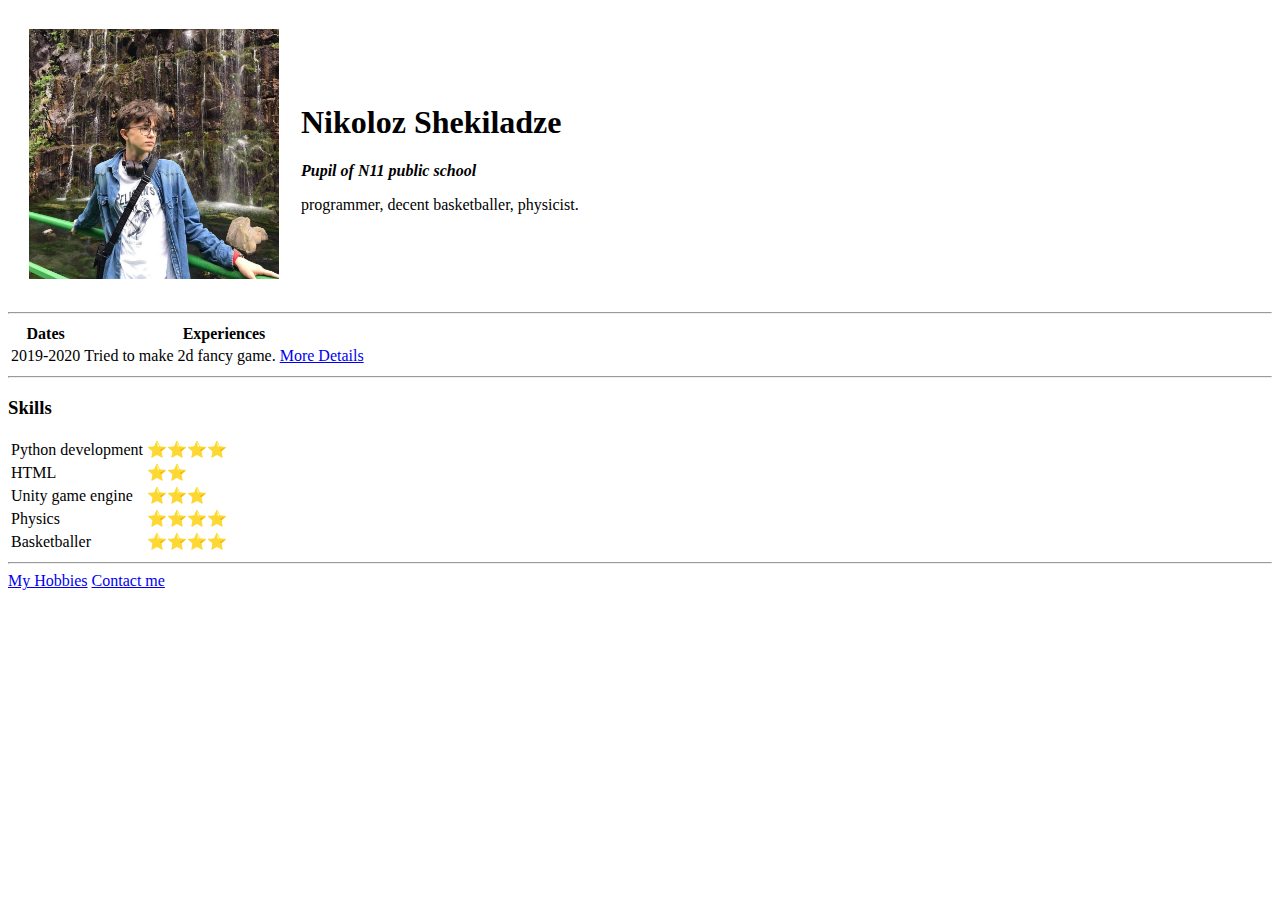
==== index.html @ 216cba15 "Added initial cv website files" ====
<!DOCTYPE html>
<html lang="en" dir="ltr">
  <head>
    <meta charset="utf-8">
    <title>Enrico Pucci's bio</title>
  </head>
  <body>
    <table cellspacing="20">
      <tr>
        <td><img src="images/niko.jpg" alt="Nikolozi's profile picture" width="250" height="250"></td>
        <td><h1>Nikoloz Shekiladze</h1>
            <p><em><strong>Pupil of N11 public school</strong></em></p>
            <p>programmer, decent basketballer, physicist.</p></td>
      </tr>
    </table>
    <hr>
  <table>
    <thead>
      <th>Dates</th>
      <th>Experiences</th>
    </thead>
    <tbody>
      <tr>
        <td>2019-2020</td>
        <td>Tried to make 2d fancy game. <a href="game.html">More Details</a></td>
      </tr>
    </tbody>
  </table>
  <hr>
  <h3>Skills</h3>
  <table>
    <tr>
      <td>Python development</td>
      <td>⭐⭐⭐⭐</td>
    </tr>
    <tr>
      <td>HTML</td>
      <td>⭐⭐</td>
    </tr>
    <tr>
      <td>Unity game engine</td>
      <td>⭐⭐⭐</td>
    </tr>
    <tr>
      <td>Physics</td>
      <td>⭐⭐⭐⭐</td>
    </tr>
    <tr>
      <td>Basketballer</td>
      <td>⭐⭐⭐⭐</td>
    </tr>
  </table>
    <hr>
    <a href="my_hobbies.html">My Hobbies</a>
    <a href="contact.html">Contact me</a>
  </body>
</html>
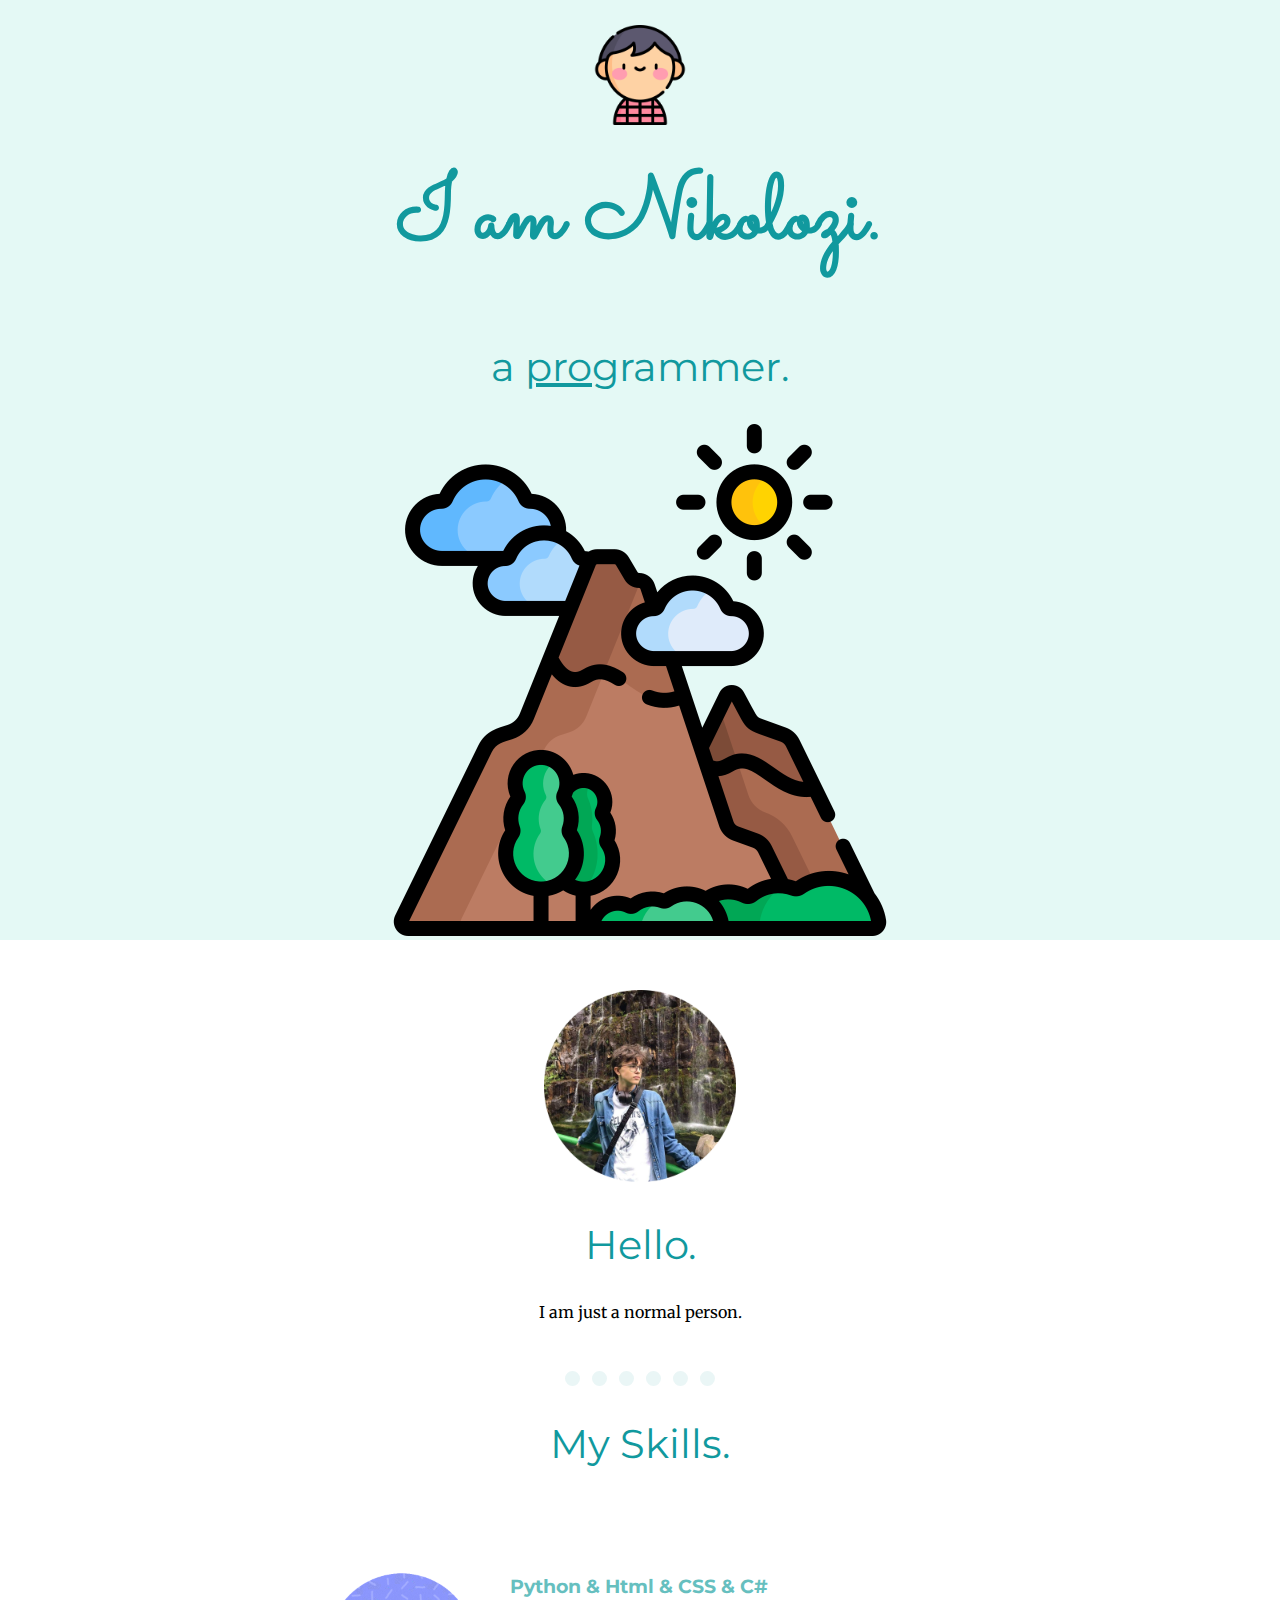
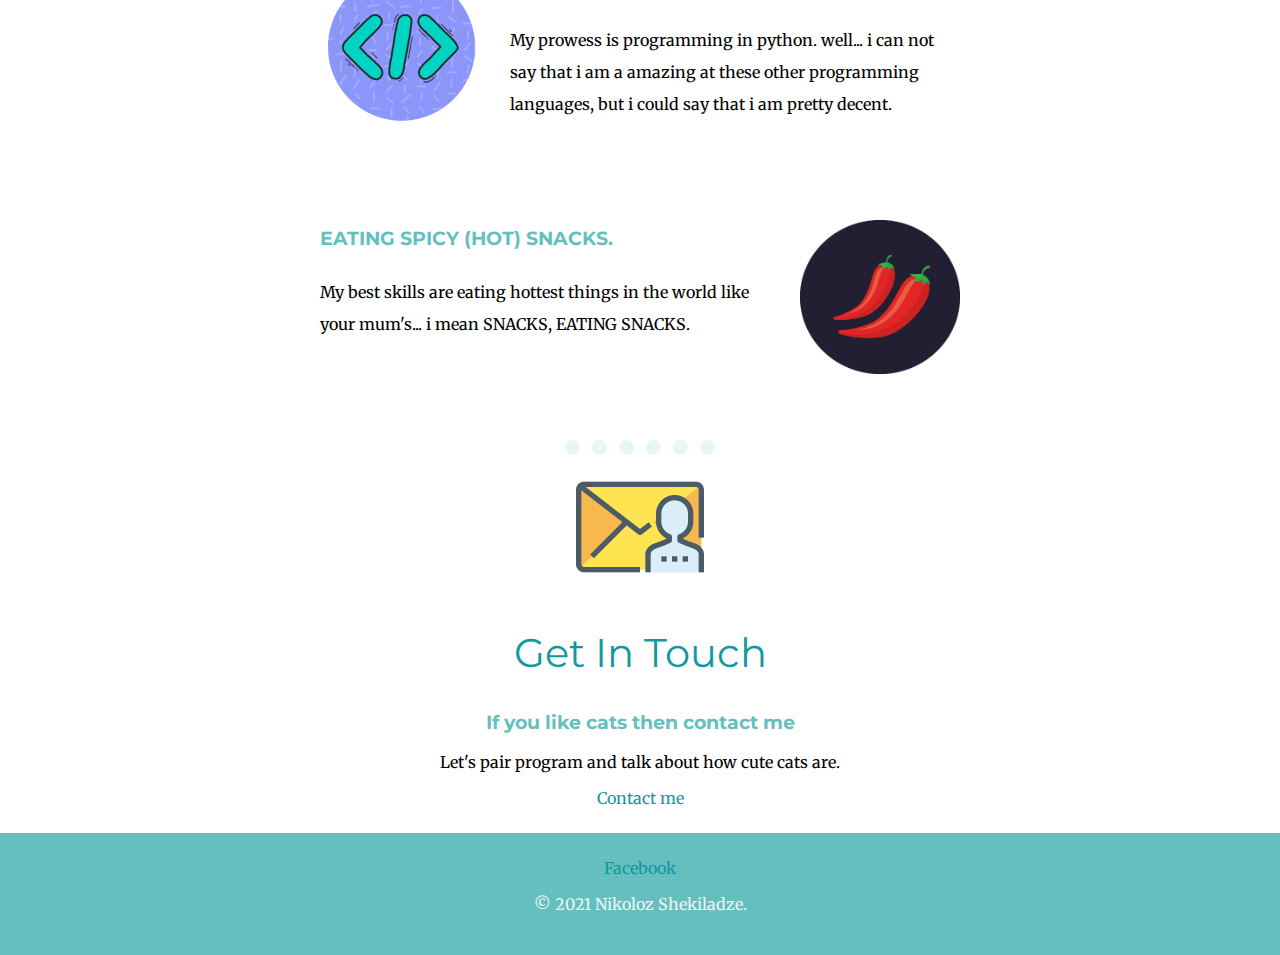
==== commit e042ab57: "Add files via upload" ====
--- a/index.html
+++ b/index.html
@@ -2,56 +2,57 @@
 <html lang="en" dir="ltr">
   <head>
     <meta charset="utf-8">
-    <title>Enrico Pucci's bio</title>
+    <title>Nikoloz Shekiladze</title>
+    <link rel="stylesheet" href="css/style.css">
+    <link rel="icon" href="images/favicon.ico">
+    <link rel="preconnect" href="https://fonts.googleapis.com">
+    <link rel="preconnect" href="https://fonts.gstatic.com" crossorigin>
+    <link href="https://fonts.googleapis.com/css2?family=Merriweather:ital,wght@0,300;0,400;1,300;1,400&family=Montserrat:ital,wght@0,100;0,300;1,100;1,300&family=Sacramento&display=swap" rel="stylesheet">
   </head>
+
   <body>
-    <table cellspacing="20">
-      <tr>
-        <td><img src="images/niko.jpg" alt="Nikolozi's profile picture" width="250" height="250"></td>
-        <td><h1>Nikoloz Shekiladze</h1>
-            <p><em><strong>Pupil of N11 public school</strong></em></p>
-            <p>programmer, decent basketballer, physicist.</p></td>
-      </tr>
-    </table>
-    <hr>
-  <table>
-    <thead>
-      <th>Dates</th>
-      <th>Experiences</th>
-    </thead>
-    <tbody>
-      <tr>
-        <td>2019-2020</td>
-        <td>Tried to make 2d fancy game. <a href="game.html">More Details</a></td>
-      </tr>
-    </tbody>
-  </table>
-  <hr>
-  <h3>Skills</h3>
-  <table>
-    <tr>
-      <td>Python development</td>
-      <td>⭐⭐⭐⭐</td>
-    </tr>
-    <tr>
-      <td>HTML</td>
-      <td>⭐⭐</td>
-    </tr>
-    <tr>
-      <td>Unity game engine</td>
-      <td>⭐⭐⭐</td>
-    </tr>
-    <tr>
-      <td>Physics</td>
-      <td>⭐⭐⭐⭐</td>
-    </tr>
-    <tr>
-      <td>Basketballer</td>
-      <td>⭐⭐⭐⭐</td>
-    </tr>
-  </table>
-    <hr>
-    <a href="my_hobbies.html">My Hobbies</a>
-    <a href="contact.html">Contact me</a>
+    <div class="top-container">
+      <img class="boy" src="images/boy.png" alt="">
+      <h1>I am Nikolozi.</h1>
+      <h2>a <span class="underline">pro</span>grammer.</h2>
+      <img src="images/mountain.png" alt="mountain ">
+    </div>
+
+    <div class="middle-container">
+      <div class="profile">
+        <img class="myPic" src="images/niko-modified.png" alt="Picture of me.">
+        <h2>Hello.</h2>
+        <p>I am just a normal person.</p>
+      </div>
+      <hr>
+      <div class="skills">
+        <h2>My Skills.</h2>
+        <div class="skill-row">
+          <img class="html-promt" src="images/cool-gif.gif" alt="Cool-gif">
+          <h3>Python & Html & CSS & C#</h3>
+          <p>My prowess is programming in python. well... i can not say that i am a amazing at these other programming languages, but i could say that i am pretty decent.</p>
+        </div>
+        <div class="skill-row">
+          <img class="chillies-png" src="images/chillies.png" alt="Cool-chillies">
+          <h3>EATING SPICY (HOT) SNACKS.</h3>
+          <p>My best skills are eating hottest things in the world like your mum's... i mean SNACKS, EATING SNACKS.</p>
+        </div>
+      </div>
+      <hr>
+      <div class="contact-me">
+        <img class="email-png" src="images/email.png" alt="Cool-email">
+        <h2>Get In Touch</h2>
+        <h3>If you like cats then contact me</h3>
+        <p>Let's pair program and talk about how cute cats are.</p>
+        <a class="btn" href="mailto:mrnikoloziyt@gmail.com">Contact me</a>
+      </div>
+    </div>
+
+
+    <div class="bottom-container">
+      <a class="footer-link" href="https://www.facebook.com/shekiladzeniko">Facebook</a>
+      <p class="copyright-claim">© 2021 Nikoloz Shekiladze.</p>
+    </div>
+
   </body>
 </html>
--- a/css/style.css
+++ b/css/style.css
@@ -0,0 +1,103 @@
+body {
+  margin: 0;
+  text-align: center;
+  font-family: 'Merriweather', serif;;
+}
+
+h1 {
+  font-size: 5.625rem;
+  margin: 0;
+  font-family: 'Sacramento', cursive;
+  color: #11999E;
+  line-height: 2;
+}
+
+h2 {
+  font-size: 2.5rem;
+  font-family: 'Montserrat', sans-serif;
+  color: #11999E;
+  font-weight: normal;
+}
+
+h3 {
+  font-family: 'Montserrat', sans-serif;
+  color: #66BFBF;
+}
+
+a {
+  color: #11999E;
+  text-decoration: none;
+}
+
+hr {
+  border-style: none;
+  border-top-style: dotted;
+  border-color: #EAF6F6;
+  border-width: 15px;
+  height: 0;
+  width: 150px;
+
+}
+
+.top-container {
+  background: #E4F9F5;
+  padding-top: 25px;
+  position: relative;
+}
+
+.middle-container {
+  padding-top: 25px;
+  padding-bottom: 25px;
+}
+
+.bottom-container {
+  padding-top: 25px;
+  padding-bottom: 25px;
+  background: #66BFBF;
+}
+
+.underline {
+  text-decoration: underline;
+}
+
+.myPic {
+  width: 15%
+}
+
+.boy {
+  margin: 0;
+  height: 100px;
+  width: 100px;
+}
+
+.html-promt {
+  width: 25%;
+  float: left;
+  margin-right: 30px;
+}
+
+.chillies-png {
+  width: 25%;
+  float: right;
+  margin-left: 30px;
+}
+
+.email-png {
+  width: 10%;
+}
+
+.skill-row {
+  width: 50%;
+  margin: 100px auto;
+  text-align: left;
+  line-height: 2;
+}
+
+.copyright-claim {
+  color: #EAF6F6;
+}
+
+.profile {
+  padding-top: 25px;
+  padding-bottom: 25px;
+}
